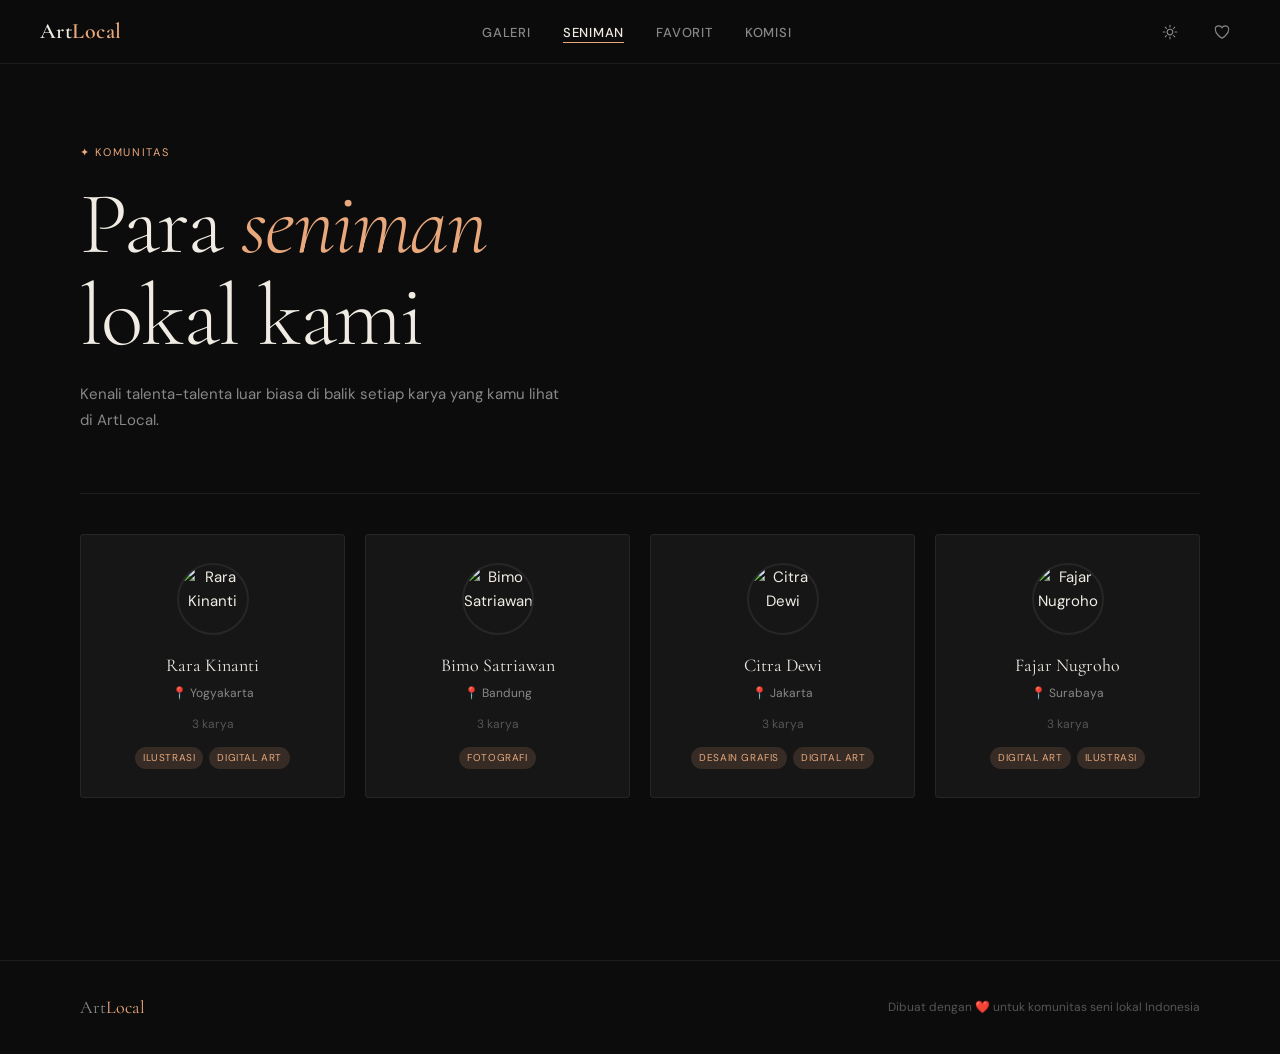
==== artist.html @ 75366d5c "added files:" ====
<!DOCTYPE html>
<html lang="id">
<head>
  <meta charset="UTF-8">
  <meta name="viewport" content="width=device-width, initial-scale=1.0">
  <title>Profil Seniman — ArtLocal</title>
  <link rel="stylesheet" href="css/style.css">
</head>
<body>
  <nav class="navbar">
    <a href="index.html" class="nav-logo">Art<span>Local</span></a>
    <ul class="nav-links">
      <li><a href="index.html">Galeri</a></li>
      <li><a href="artists.html">Seniman</a></li>
      <li><a href="favorites.html">Favorit</a></li>
      <li><a href="commission.html">Komisi</a></li>
    </ul>
    <div class="nav-actions">
      <button class="btn-icon" id="themeBtn" title="Ganti tema"></button>
      <a href="favorites.html" class="btn-icon" title="Favorit saya">
        <svg xmlns="http://www.w3.org/2000/svg" fill="none" viewBox="0 0 24 24" stroke-width="1.5" stroke="currentColor" width="18" height="18"><path stroke-linecap="round" stroke-linejoin="round" d="M21 8.25c0-2.485-2.099-4.5-4.688-4.5-1.935 0-3.597 1.126-4.312 2.733-.715-1.607-2.377-2.733-4.313-2.733C5.1 3.75 3 5.765 3 8.25c0 7.22 9 12 9 12s9-4.78 9-12Z"/></svg>
      </a>
    </div>
  </nav>

  <main>
    <div class="container">
      <div class="page-header">
        <a href="artists.html" class="page-back">
          <svg xmlns="http://www.w3.org/2000/svg" fill="none" viewBox="0 0 24 24" stroke-width="1.5" stroke="currentColor"><path stroke-linecap="round" stroke-linejoin="round" d="M10.5 19.5 3 12m0 0 7.5-7.5M3 12h18"/></svg>
          Semua Seniman
        </a>
        <div id="artistProfile"></div>
      </div>

      <div class="stats-row" id="statsRow"></div>

      <div class="gallery-grid" id="artistWorks">
        <div class="loading">
          <div class="loading-dot"></div>
          <div class="loading-dot"></div>
          <div class="loading-dot"></div>
        </div>
      </div>
    </div>
  </main>

  <footer>
    <div class="container" style="display:flex;justify-content:space-between;align-items:center;width:100%">
      <span class="footer-logo">Art<span>Local</span></span>
      <span class="footer-text">Dibuat dengan ❤️ untuk komunitas seni lokal Indonesia</span>
    </div>
  </footer>

  <script src="js/utils.js"></script>
  <script>
    async function init() {
      const id = getParam('id');
      if (!id) { location.href = 'artists.html'; return; }

      const [artist, artworks] = await Promise.all([getArtistById(id), getArtworksByArtist(id)]);
      if (!artist) { location.href = 'artists.html'; return; }

      document.title = `${artist.name} — ArtLocal`;

      document.getElementById('artistProfile').innerHTML = `
        <div class="artist-profile">
          <img src="${artist.avatar}" alt="${artist.name}" class="artist-profile-avatar">
          <div>
            <h1 class="artist-profile-name">${artist.name}</h1>
            <div class="artist-profile-city">
              <svg xmlns="http://www.w3.org/2000/svg" fill="none" viewBox="0 0 24 24" stroke-width="1.5" stroke="currentColor" width="14" height="14"><path stroke-linecap="round" stroke-linejoin="round" d="M15 10.5a3 3 0 1 1-6 0 3 3 0 0 1 6 0Z"/><path stroke-linecap="round" stroke-linejoin="round" d="M19.5 10.5c0 7.142-7.5 11.25-7.5 11.25S4.5 17.642 4.5 10.5a7.5 7.5 0 1 1 15 0Z"/></svg>
              ${artist.city}
            </div>
            <p class="artist-profile-bio">${artist.bio}</p>
            <a href="https://instagram.com/${artist.instagram}" target="_blank" class="artist-social">
              <svg xmlns="http://www.w3.org/2000/svg" fill="none" viewBox="0 0 24 24" stroke-width="1.5" stroke="currentColor" width="14" height="14"><path stroke-linecap="round" stroke-linejoin="round" d="M13.19 8.688a4.5 4.5 0 0 1 1.242 7.244l-4.5 4.5a4.5 4.5 0 0 1-6.364-6.364l1.757-1.757m13.35-.622 1.757-1.757a4.5 4.5 0 0 0-6.364-6.364l-4.5 4.5a4.5 4.5 0 0 0 1.242 7.244"/></svg>
              @${artist.instagram}
            </a>
            <div style="margin-top:16px">
              <a href="commission.html?artist=${artist.id}" class="btn-primary" style="display:inline-block;padding:12px 24px">Request Komisi →</a>
            </div>
          </div>
        </div>`;

      const totalApresiasi = artworks.reduce((sum, w) => sum + LS.getApresiasiCount(w.id), 0);
      document.getElementById('statsRow').innerHTML = `
        <div class="stat-item">
          <div class="stat-num">${artworks.length}</div>
          <div class="stat-label">Karya</div>
        </div>
        <div class="stat-item">
          <div class="stat-num">${totalApresiasi}</div>
          <div class="stat-label">Apresiasi</div>
        </div>
        <div class="stat-item">
          <div class="stat-num">${artist.categories.length}</div>
          <div class="stat-label">Kategori</div>
        </div>`;

      document.getElementById('artistWorks').innerHTML = artworks.map(w => renderArtworkCard(w, artist)).join('');
    }
    init();
  </script>
</body>
</html>
---- css/style.css ----
@import url('https://fonts.googleapis.com/css2?family=Cormorant+Garamond:ital,wght@0,300;0,400;0,600;1,300;1,400&family=DM+Sans:wght@300;400;500;600&display=swap');


:root {
  --bg: #0c0c0c;
  --bg-card: #161616;
  --bg-hover: #1f1f1f;
  --accent: #e8a87c;
  --accent-dim: rgba(232, 168, 124, 0.15);
  --accent-border: rgba(232, 168, 124, 0.3);
  --text: #f0ece4;
  --text-muted: #888;
  --text-dim: #555;
  --border: rgba(255,255,255,0.07);
  --radius: 4px;
  --font-display: 'Cormorant Garamond', Georgia, serif;
  --font-body: 'DM Sans', sans-serif;
  --transition: 0.3s cubic-bezier(0.4, 0, 0.2, 1);
  --shadow: 0 8px 32px rgba(0,0,0,0.4);
}

[data-theme="light"] {
  --bg: #f7f4ef;
  --bg-card: #ffffff;
  --bg-hover: #f0ece4;
  --accent: #c4713a;
  --accent-dim: rgba(196, 113, 58, 0.1);
  --accent-border: rgba(196, 113, 58, 0.3);
  --text: #1a1814;
  --text-muted: #666;
  --text-dim: #aaa;
  --border: rgba(0,0,0,0.08);
  --shadow: 0 8px 32px rgba(0,0,0,0.08);
}


*, *::before, *::after { box-sizing: border-box; margin: 0; padding: 0; }

html { scroll-behavior: smooth; }

body {
  background: var(--bg);
  color: var(--text);
  font-family: var(--font-body);
  font-size: 15px;
  line-height: 1.6;
  min-height: 100vh;
  transition: background var(--transition), color var(--transition);
}

a { color: inherit; text-decoration: none; }
img { display: block; max-width: 100%; }
button { cursor: pointer; border: none; background: none; font-family: var(--font-body); }
input, textarea, select { font-family: var(--font-body); }


::-webkit-scrollbar { width: 4px; }
::-webkit-scrollbar-track { background: var(--bg); }
::-webkit-scrollbar-thumb { background: var(--text-dim); border-radius: 2px; }


.navbar {
  position: fixed;
  top: 0; left: 0; right: 0;
  z-index: 100;
  padding: 0 40px;
  height: 64px;
  display: flex;
  align-items: center;
  justify-content: space-between;
  background: rgba(12,12,12,0.85);
  backdrop-filter: blur(16px);
  border-bottom: 1px solid var(--border);
  transition: background var(--transition);
}

[data-theme="light"] .navbar {
  background: rgba(247,244,239,0.85);
}

.nav-logo {
  font-family: var(--font-display);
  font-size: 22px;
  font-weight: 600;
  letter-spacing: 0.02em;
  color: var(--text);
}

.nav-logo span { color: var(--accent); }

.nav-links {
  display: flex;
  align-items: center;
  gap: 32px;
  list-style: none;
}

.nav-links a {
  font-size: 13px;
  font-weight: 500;
  letter-spacing: 0.06em;
  text-transform: uppercase;
  color: var(--text-muted);
  transition: color var(--transition);
  position: relative;
}

.nav-links a::after {
  content: '';
  position: absolute;
  bottom: -2px; left: 0; right: 0;
  height: 1px;
  background: var(--accent);
  transform: scaleX(0);
  transition: transform var(--transition);
  transform-origin: left;
}

.nav-links a:hover,
.nav-links a.active {
  color: var(--text);
}

.nav-links a:hover::after,
.nav-links a.active::after {
  transform: scaleX(1);
}

.nav-actions {
  display: flex;
  align-items: center;
  gap: 16px;
}

.btn-icon {
  width: 36px; height: 36px;
  display: flex;
  align-items: center;
  justify-content: center;
  border-radius: 50%;
  color: var(--text-muted);
  transition: all var(--transition);
  font-size: 16px;
}

.btn-icon:hover {
  background: var(--border);
  color: var(--text);
}


main {
  padding-top: 64px;
  min-height: 100vh;
}

.container {
  max-width: 1200px;
  margin: 0 auto;
  padding: 0 40px;
}


.hero {
  padding: 80px 0 60px;
  border-bottom: 1px solid var(--border);
}

.hero-eyebrow {
  font-size: 11px;
  letter-spacing: 0.15em;
  text-transform: uppercase;
  color: var(--accent);
  margin-bottom: 16px;
}

.hero-title {
  font-family: var(--font-display);
  font-size: clamp(48px, 7vw, 88px);
  font-weight: 300;
  line-height: 1.05;
  letter-spacing: -0.02em;
  color: var(--text);
  margin-bottom: 20px;
}

.hero-title em {
  font-style: italic;
  color: var(--accent);
}

.hero-sub {
  font-size: 15px;
  color: var(--text-muted);
  max-width: 480px;
  line-height: 1.7;
}


.toolbar {
  padding: 28px 0;
  display: flex;
  align-items: center;
  justify-content: space-between;
  gap: 16px;
  flex-wrap: wrap;
  border-bottom: 1px solid var(--border);
}

.search-wrap {
  position: relative;
  flex: 1;
  max-width: 320px;
}

.search-wrap svg {
  position: absolute;
  left: 14px; top: 50%;
  transform: translateY(-50%);
  color: var(--text-dim);
  width: 15px; height: 15px;
}

.search-input {
  width: 100%;
  background: var(--bg-card);
  border: 1px solid var(--border);
  border-radius: 100px;
  padding: 10px 16px 10px 40px;
  font-size: 13px;
  color: var(--text);
  outline: none;
  transition: border-color var(--transition);
}

.search-input::placeholder { color: var(--text-dim); }
.search-input:focus { border-color: var(--accent-border); }

.filter-tabs {
  display: flex;
  gap: 4px;
  flex-wrap: wrap;
}

.filter-tab {
  padding: 8px 16px;
  border-radius: 100px;
  font-size: 12px;
  font-weight: 500;
  letter-spacing: 0.04em;
  color: var(--text-muted);
  border: 1px solid transparent;
  transition: all var(--transition);
}

.filter-tab:hover {
  color: var(--text);
  border-color: var(--border);
}

.filter-tab.active {
  background: var(--accent);
  color: #1a1410;
  font-weight: 600;
}

.results-count {
  font-size: 12px;
  color: var(--text-dim);
  white-space: nowrap;
}


.gallery-grid {
  padding: 40px 0;
  display: grid;
  grid-template-columns: repeat(auto-fill, minmax(280px, 1fr));
  gap: 2px;
}

.artwork-card {
  position: relative;
  overflow: hidden;
  cursor: pointer;
  background: var(--bg-card);
  aspect-ratio: 4/3;
}

.artwork-card img {
  width: 100%; height: 100%;
  object-fit: cover;
  transition: transform 0.6s cubic-bezier(0.4, 0, 0.2, 1);
}

.artwork-card:hover img {
  transform: scale(1.05);
}

.artwork-card-overlay {
  position: absolute;
  inset: 0;
  background: linear-gradient(to top, rgba(0,0,0,0.85) 0%, transparent 60%);
  opacity: 0;
  transition: opacity var(--transition);
  display: flex;
  flex-direction: column;
  justify-content: flex-end;
  padding: 20px;
}

.artwork-card:hover .artwork-card-overlay {
  opacity: 1;
}

.artwork-card-title {
  font-family: var(--font-display);
  font-size: 18px;
  font-weight: 400;
  color: #fff;
  margin-bottom: 4px;
}

.artwork-card-artist {
  font-size: 12px;
  color: rgba(255,255,255,0.65);
  letter-spacing: 0.04em;
}

.artwork-card-cat {
  position: absolute;
  top: 12px; left: 12px;
  background: rgba(0,0,0,0.6);
  backdrop-filter: blur(8px);
  color: var(--accent);
  font-size: 10px;
  letter-spacing: 0.08em;
  text-transform: uppercase;
  padding: 4px 10px;
  border-radius: 100px;
}

.artwork-fav-btn {
  position: absolute;
  top: 12px; right: 12px;
  width: 32px; height: 32px;
  background: rgba(0,0,0,0.6);
  backdrop-filter: blur(8px);
  border-radius: 50%;
  display: flex;
  align-items: center;
  justify-content: center;
  font-size: 14px;
  transition: all var(--transition);
  opacity: 0;
}

.artwork-card:hover .artwork-fav-btn {
  opacity: 1;
}

.artwork-fav-btn.saved,
.artwork-fav-btn:hover {
  opacity: 1;
  background: var(--accent);
  color: #1a1410;
}

.empty-state {
  grid-column: 1/-1;
  text-align: center;
  padding: 80px 20px;
  color: var(--text-muted);
}

.empty-state-icon {
  font-size: 48px;
  margin-bottom: 16px;
  opacity: 0.4;
}

.empty-state h3 {
  font-family: var(--font-display);
  font-size: 24px;
  font-weight: 400;
  margin-bottom: 8px;
  color: var(--text);
}


.section-header {
  padding: 60px 0 32px;
  display: flex;
  align-items: flex-end;
  justify-content: space-between;
  border-bottom: 1px solid var(--border);
  margin-bottom: 40px;
}

.section-eyebrow {
  font-size: 11px;
  letter-spacing: 0.12em;
  text-transform: uppercase;
  color: var(--accent);
  margin-bottom: 8px;
}

.section-title {
  font-family: var(--font-display);
  font-size: 36px;
  font-weight: 300;
  letter-spacing: -0.01em;
}

.section-title em { font-style: italic; }

.section-link {
  font-size: 13px;
  color: var(--accent);
  letter-spacing: 0.06em;
  text-transform: uppercase;
  border-bottom: 1px solid var(--accent-border);
  padding-bottom: 2px;
  transition: opacity var(--transition);
}
.section-link:hover { opacity: 0.7; }


.artists-grid {
  display: grid;
  grid-template-columns: repeat(auto-fill, minmax(220px, 1fr));
  gap: 20px;
  padding-bottom: 60px;
}

.artist-card {
  background: var(--bg-card);
  border: 1px solid var(--border);
  border-radius: var(--radius);
  padding: 28px 20px;
  text-align: center;
  cursor: pointer;
  transition: all var(--transition);
}

.artist-card:hover {
  border-color: var(--accent-border);
  transform: translateY(-4px);
  box-shadow: var(--shadow);
}

.artist-avatar {
  width: 72px; height: 72px;
  border-radius: 50%;
  object-fit: cover;
  margin: 0 auto 16px;
  border: 2px solid var(--border);
  transition: border-color var(--transition);
}

.artist-card:hover .artist-avatar {
  border-color: var(--accent);
}

.artist-card-name {
  font-family: var(--font-display);
  font-size: 18px;
  font-weight: 400;
  margin-bottom: 4px;
}

.artist-card-city {
  font-size: 12px;
  color: var(--text-muted);
  margin-bottom: 12px;
}

.artist-card-cats {
  display: flex;
  gap: 6px;
  flex-wrap: wrap;
  justify-content: center;
}

.tag {
  font-size: 10px;
  letter-spacing: 0.06em;
  text-transform: uppercase;
  color: var(--accent);
  background: var(--accent-dim);
  padding: 3px 8px;
  border-radius: 100px;
}


.page-header {
  padding: 60px 0 40px;
  border-bottom: 1px solid var(--border);
}

.page-back {
  display: inline-flex;
  align-items: center;
  gap: 8px;
  font-size: 13px;
  color: var(--text-muted);
  margin-bottom: 32px;
  transition: color var(--transition);
}
.page-back:hover { color: var(--accent); }
.page-back svg { width: 16px; height: 16px; }


.artist-profile {
  display: grid;
  grid-template-columns: auto 1fr;
  gap: 40px;
  align-items: start;
}

.artist-profile-avatar {
  width: 120px; height: 120px;
  border-radius: 50%;
  object-fit: cover;
  border: 3px solid var(--accent-border);
}

.artist-profile-name {
  font-family: var(--font-display);
  font-size: clamp(32px, 5vw, 52px);
  font-weight: 300;
  letter-spacing: -0.02em;
  margin-bottom: 8px;
}

.artist-profile-city {
  display: flex;
  align-items: center;
  gap: 6px;
  font-size: 13px;
  color: var(--text-muted);
  margin-bottom: 16px;
}

.artist-profile-bio {
  font-size: 15px;
  color: var(--text-muted);
  line-height: 1.7;
  max-width: 600px;
  margin-bottom: 20px;
}

.artist-social {
  display: inline-flex;
  align-items: center;
  gap: 8px;
  font-size: 13px;
  color: var(--accent);
  border-bottom: 1px solid var(--accent-border);
  padding-bottom: 1px;
}


.artwork-detail {
  display: grid;
  grid-template-columns: 1fr 380px;
  gap: 60px;
  padding: 60px 0;
  align-items: start;
}

.artwork-main-image {
  position: sticky;
  top: 84px;
}

.artwork-main-image img {
  width: 100%;
  border-radius: var(--radius);
  box-shadow: var(--shadow);
}


.artwork-category-badge {
  display: inline-block;
  font-size: 10px;
  letter-spacing: 0.1em;
  text-transform: uppercase;
  color: var(--accent);
  border: 1px solid var(--accent-border);
  padding: 4px 12px;
  border-radius: 100px;
  margin-bottom: 20px;
}

.artwork-title {
  font-family: var(--font-display);
  font-size: clamp(36px, 5vw, 56px);
  font-weight: 300;
  line-height: 1.1;
  letter-spacing: -0.02em;
  margin-bottom: 8px;
}

.artwork-year {
  font-size: 13px;
  color: var(--text-dim);
  margin-bottom: 28px;
}

.artwork-artist-mini {
  display: flex;
  align-items: center;
  gap: 12px;
  padding: 16px;
  background: var(--bg-card);
  border: 1px solid var(--border);
  border-radius: var(--radius);
  margin-bottom: 32px;
  cursor: pointer;
  transition: border-color var(--transition);
}

.artwork-artist-mini:hover { border-color: var(--accent-border); }

.artwork-artist-mini img {
  width: 44px; height: 44px;
  border-radius: 50%;
  object-fit: cover;
}

.artwork-artist-mini-name {
  font-weight: 500;
  font-size: 14px;
  margin-bottom: 2px;
}

.artwork-artist-mini-city {
  font-size: 12px;
  color: var(--text-muted);
}

.artwork-desc-label {
  font-size: 11px;
  letter-spacing: 0.1em;
  text-transform: uppercase;
  color: var(--text-dim);
  margin-bottom: 10px;
}

.artwork-desc {
  font-size: 15px;
  line-height: 1.75;
  color: var(--text-muted);
  margin-bottom: 28px;
}

.artwork-story {
  border-left: 2px solid var(--accent);
  padding-left: 16px;
  margin-bottom: 32px;
}

.artwork-story p {
  font-family: var(--font-display);
  font-size: 17px;
  font-style: italic;
  color: var(--text-muted);
  line-height: 1.7;
}

.artwork-tags {
  display: flex;
  flex-wrap: wrap;
  gap: 6px;
  margin-bottom: 32px;
}

.artwork-actions {
  display: flex;
  gap: 12px;
}

.btn-primary {
  flex: 1;
  padding: 13px 24px;
  background: var(--accent);
  color: #1a1410;
  font-size: 13px;
  font-weight: 600;
  letter-spacing: 0.06em;
  text-transform: uppercase;
  border-radius: var(--radius);
  transition: opacity var(--transition);
  text-align: center;
}
.btn-primary:hover { opacity: 0.85; }

.btn-outline {
  padding: 13px 20px;
  border: 1px solid var(--border);
  color: var(--text-muted);
  font-size: 13px;
  font-weight: 500;
  border-radius: var(--radius);
  transition: all var(--transition);
  display: flex;
  align-items: center;
  gap: 6px;
}
.btn-outline:hover { border-color: var(--accent-border); color: var(--text); }
.btn-outline.saved { border-color: var(--accent); color: var(--accent); }


.apresiasi-section {
  display: flex;
  align-items: center;
  gap: 12px;
  padding: 20px 0;
  border-top: 1px solid var(--border);
  border-bottom: 1px solid var(--border);
  margin-bottom: 32px;
}

.btn-apresiasi {
  display: flex;
  align-items: center;
  gap: 8px;
  padding: 10px 20px;
  border: 1px solid var(--border);
  border-radius: 100px;
  font-size: 14px;
  color: var(--text-muted);
  transition: all var(--transition);
}

.btn-apresiasi:hover,
.btn-apresiasi.active {
  background: var(--accent-dim);
  border-color: var(--accent);
  color: var(--accent);
}

.apresiasi-count {
  font-family: var(--font-display);
  font-size: 28px;
  font-weight: 300;
  color: var(--text);
}

.apresiasi-label {
  font-size: 12px;
  color: var(--text-dim);
}


.form-page {
  max-width: 640px;
  padding: 60px 0;
}

.form-group {
  margin-bottom: 24px;
}

.form-label {
  display: block;
  font-size: 12px;
  letter-spacing: 0.08em;
  text-transform: uppercase;
  color: var(--text-muted);
  margin-bottom: 8px;
}

.form-input,
.form-select,
.form-textarea {
  width: 100%;
  background: var(--bg-card);
  border: 1px solid var(--border);
  border-radius: var(--radius);
  padding: 12px 16px;
  font-size: 15px;
  color: var(--text);
  outline: none;
  transition: border-color var(--transition);
}

.form-input::placeholder,
.form-textarea::placeholder { color: var(--text-dim); }
.form-input:focus,
.form-select:focus,
.form-textarea:focus { border-color: var(--accent-border); }

.form-select {
  appearance: none;
  -webkit-appearance: none;
  cursor: pointer;
}

.form-select option { background: #1a1a1a; }

.form-textarea { resize: vertical; min-height: 120px; }

.form-row {
  display: grid;
  grid-template-columns: 1fr 1fr;
  gap: 16px;
}

.form-error {
  font-size: 12px;
  color: #e87c7c;
  margin-top: 6px;
  display: none;
}

.form-group.error .form-input,
.form-group.error .form-select,
.form-group.error .form-textarea {
  border-color: #e87c7c;
}

.form-group.error .form-error {
  display: block;
}


.modal-overlay {
  position: fixed;
  inset: 0;
  background: rgba(0,0,0,0.7);
  backdrop-filter: blur(8px);
  z-index: 200;
  display: flex;
  align-items: center;
  justify-content: center;
  opacity: 0;
  pointer-events: none;
  transition: opacity var(--transition);
}

.modal-overlay.show {
  opacity: 1;
  pointer-events: all;
}

.modal {
  background: var(--bg-card);
  border: 1px solid var(--border);
  border-radius: 8px;
  padding: 48px 40px;
  text-align: center;
  max-width: 400px;
  width: 90%;
  transform: translateY(20px);
  transition: transform var(--transition);
}

.modal-overlay.show .modal {
  transform: translateY(0);
}

.modal-icon {
  font-size: 48px;
  margin-bottom: 20px;
}

.modal-title {
  font-family: var(--font-display);
  font-size: 28px;
  font-weight: 400;
  margin-bottom: 12px;
}

.modal-text {
  font-size: 14px;
  color: var(--text-muted);
  line-height: 1.6;
  margin-bottom: 28px;
}


.favorites-grid {
  display: grid;
  grid-template-columns: repeat(auto-fill, minmax(280px, 1fr));
  gap: 2px;
  padding-bottom: 60px;
}


.stats-row {
  display: flex;
  gap: 32px;
  padding: 24px 0;
  border-bottom: 1px solid var(--border);
  margin-bottom: 32px;
}


.stat-num {
  font-family: var(--font-display);
  font-size: 32px;
  font-weight: 300;
  color: var(--text);
}
.stat-label {
  font-size: 12px;
  color: var(--text-dim);
  text-transform: uppercase;
  letter-spacing: 0.06em;
}


footer {
  border-top: 1px solid var(--border);
  padding: 32px 0;
  margin-top: 60px;
  display: flex;
  align-items: center;
  justify-content: space-between;
}

.footer-logo {
  font-family: var(--font-display);
  font-size: 18px;
  color: var(--text-muted);
}

.footer-logo span { color: var(--accent); }

.footer-text {
  font-size: 12px;
  color: var(--text-dim);
}


.loading {
  grid-column: 1/-1;
  display: flex;
  justify-content: center;
  padding: 60px;
}

.loading-dot {
  width: 8px; height: 8px;
  background: var(--accent);
  border-radius: 50%;
  margin: 0 4px;
  animation: bounce 1.2s infinite;
}
.loading-dot:nth-child(2) { animation-delay: 0.2s; }
.loading-dot:nth-child(3) { animation-delay: 0.4s; }

@keyframes bounce {
  0%, 80%, 100% { transform: translateY(0); opacity: 0.4; }
  40% { transform: translateY(-10px); opacity: 1; }
}


.toast {
  position: fixed;
  bottom: 32px;
  left: 50%;
  transform: translateX(-50%) translateY(80px);
  background: var(--bg-card);
  border: 1px solid var(--accent-border);
  color: var(--text);
  padding: 12px 24px;
  border-radius: 100px;
  font-size: 13px;
  z-index: 300;
  transition: transform 0.4s cubic-bezier(0.34, 1.56, 0.64, 1);
  white-space: nowrap;
}

.toast.show {
  transform: translateX(-50%) translateY(0);
}


@media (max-width: 768px) {
  .navbar { padding: 0 20px; }
  .container { padding: 0 20px; }
  .nav-links { display: none; }
  .artwork-detail { grid-template-columns: 1fr; }
  .artwork-main-image { position: static; }
  .artist-profile { grid-template-columns: 1fr; text-align: center; }
  .artist-profile-city { justify-content: center; }
  .form-row { grid-template-columns: 1fr; }
  .hero-title { font-size: 40px; }
  .toolbar { flex-direction: column; align-items: stretch; }
  .search-wrap { max-width: 100%; }
}
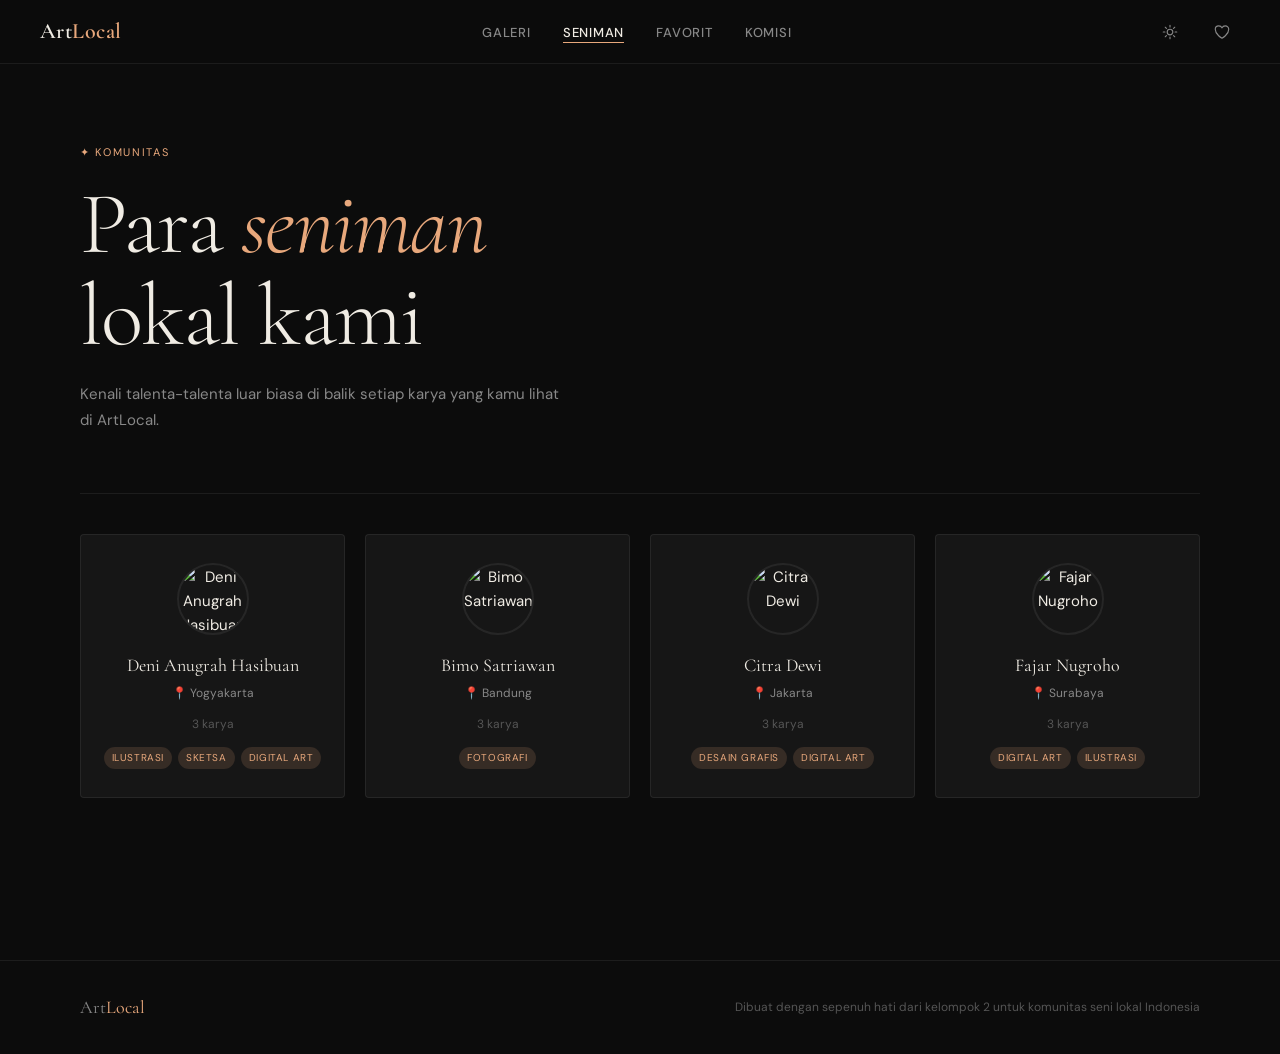
==== commit a7f36dfa: "add images" ====
--- a/artist.html
+++ b/artist.html
@@ -48,7 +48,7 @@
   <footer>
     <div class="container" style="display:flex;justify-content:space-between;align-items:center;width:100%">
       <span class="footer-logo">Art<span>Local</span></span>
-      <span class="footer-text">Dibuat dengan ❤️ untuk komunitas seni lokal Indonesia</span>
+      <span class="footer-text">Dibuat dengan sepenuh hati dari kelompok 2 untuk komunitas seni lokal Indonesia</span>
     </div>
   </footer>
 
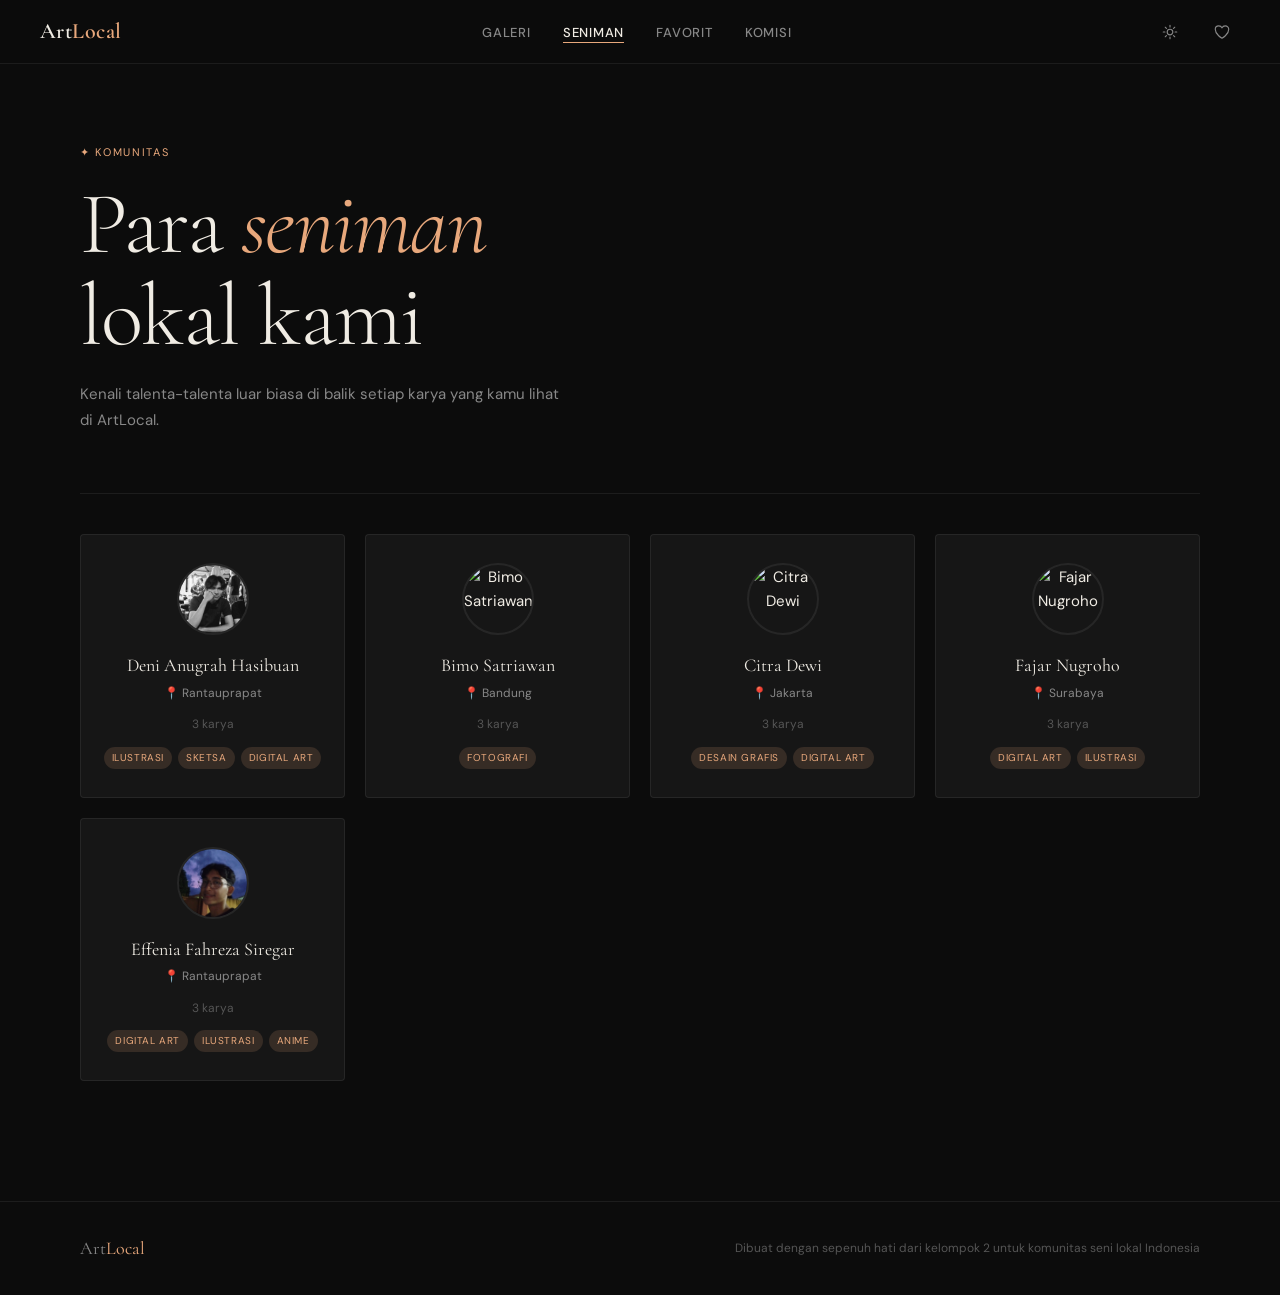
==== commit 6289e9f5: "minor: update footer text and page titles" ====
--- a/artist.html
+++ b/artist.html
@@ -3,7 +3,7 @@
 <head>
   <meta charset="UTF-8">
   <meta name="viewport" content="width=device-width, initial-scale=1.0">
-  <title>Profil Seniman — ArtLocal</title>
+  <title>Profil Seniman | ArtLocal</title>
   <link rel="stylesheet" href="css/style.css">
 </head>
 <body>
